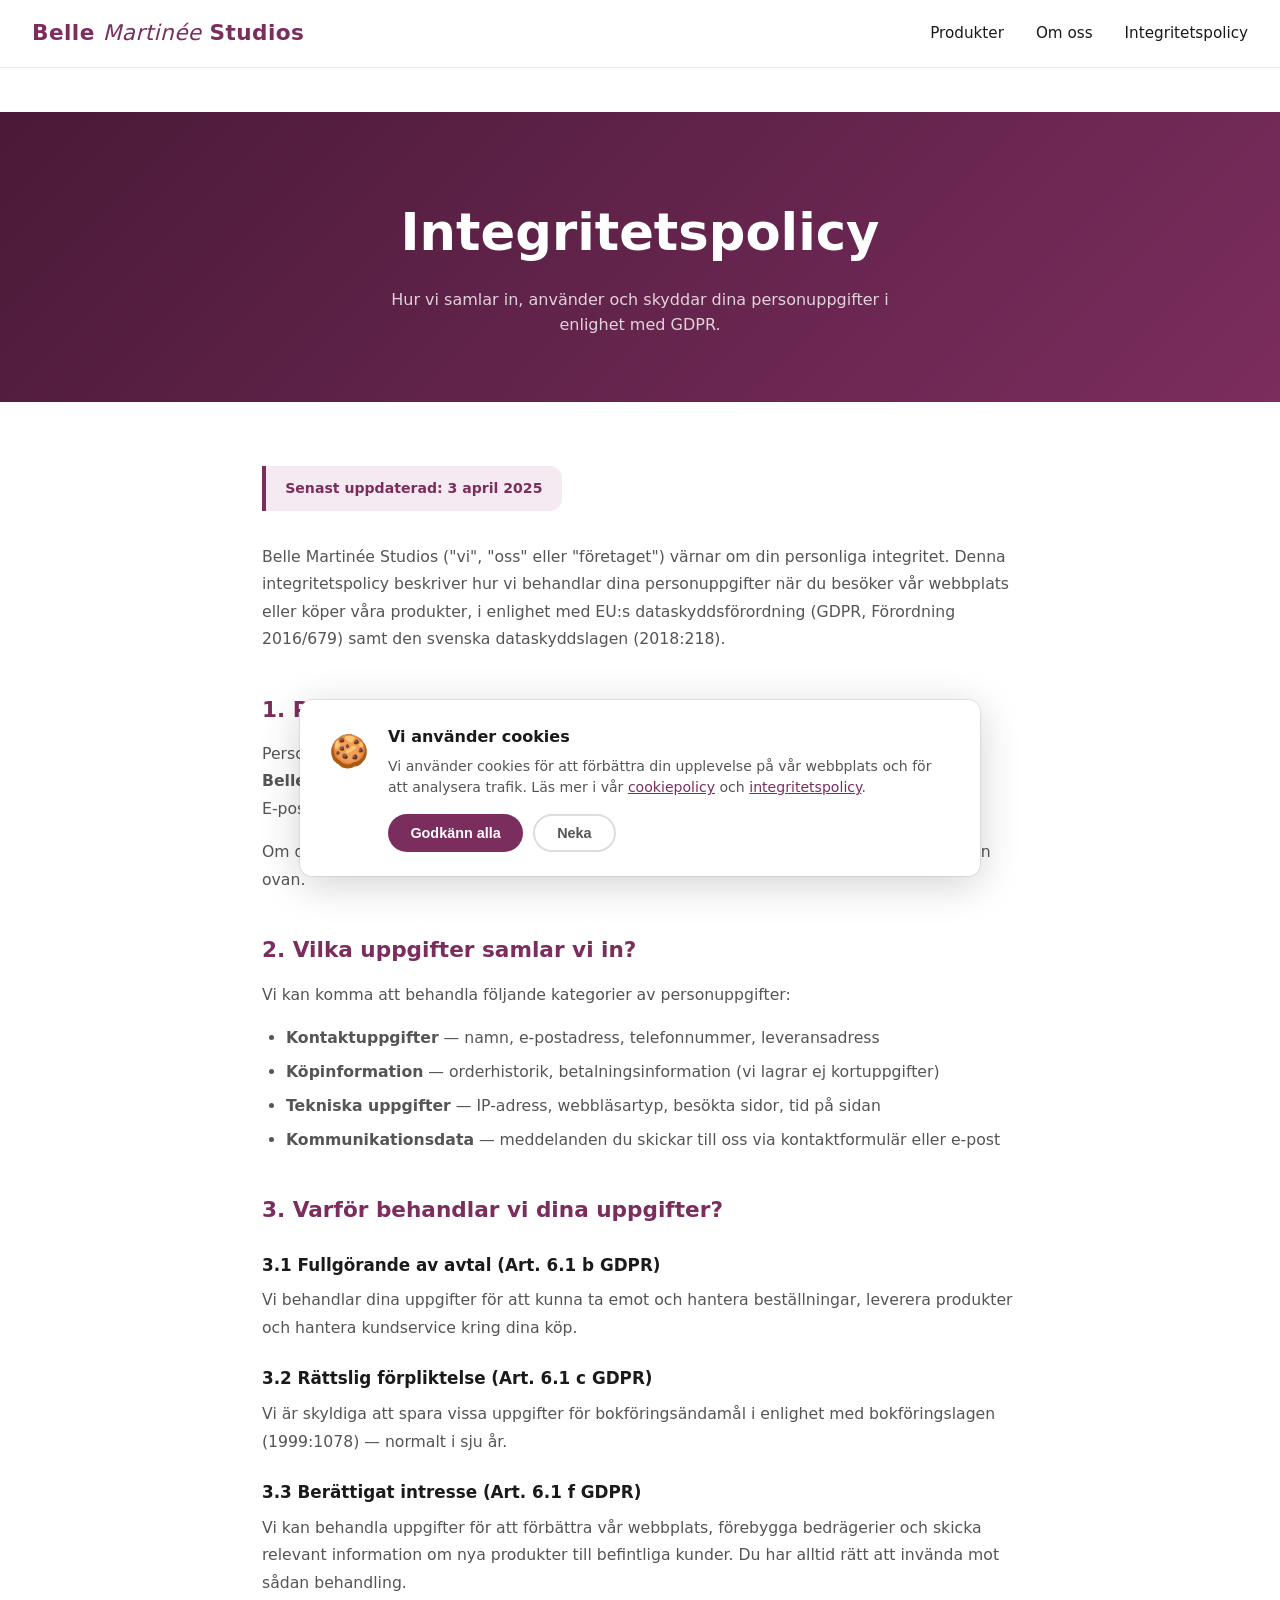
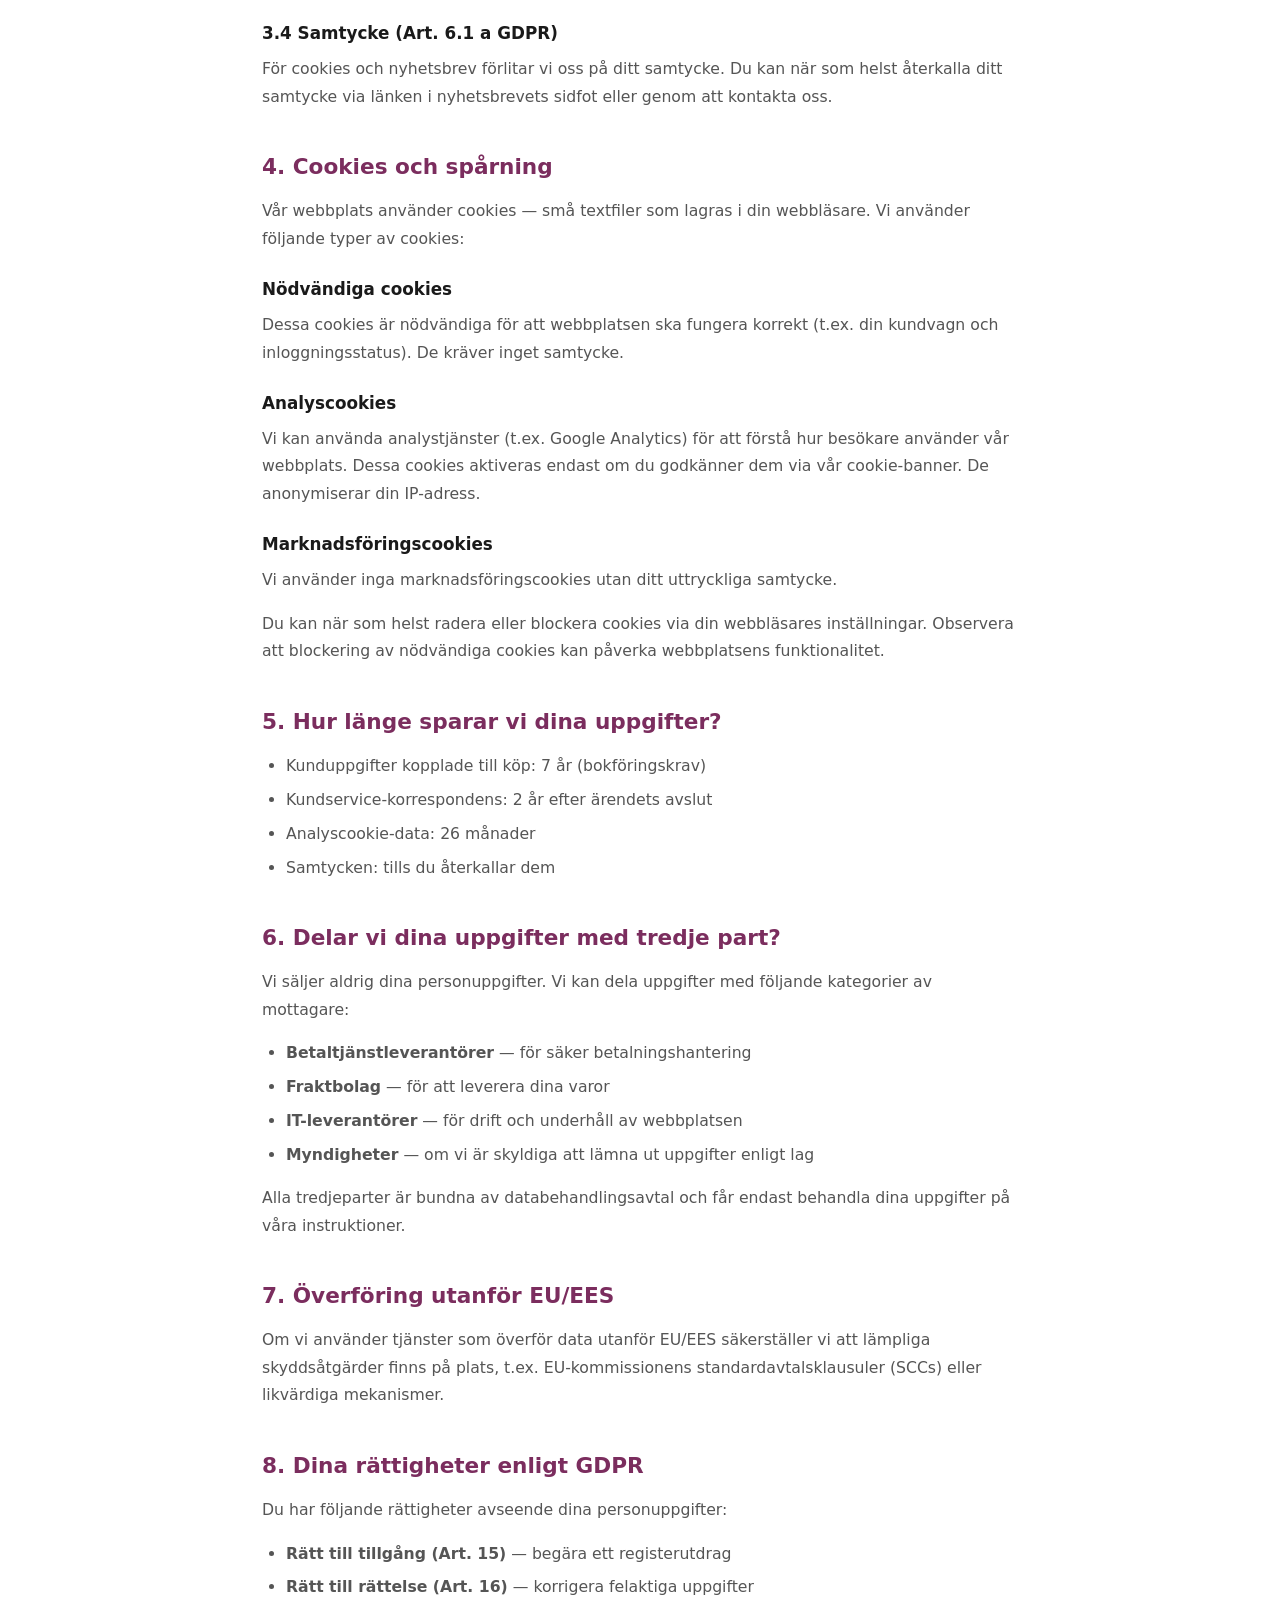
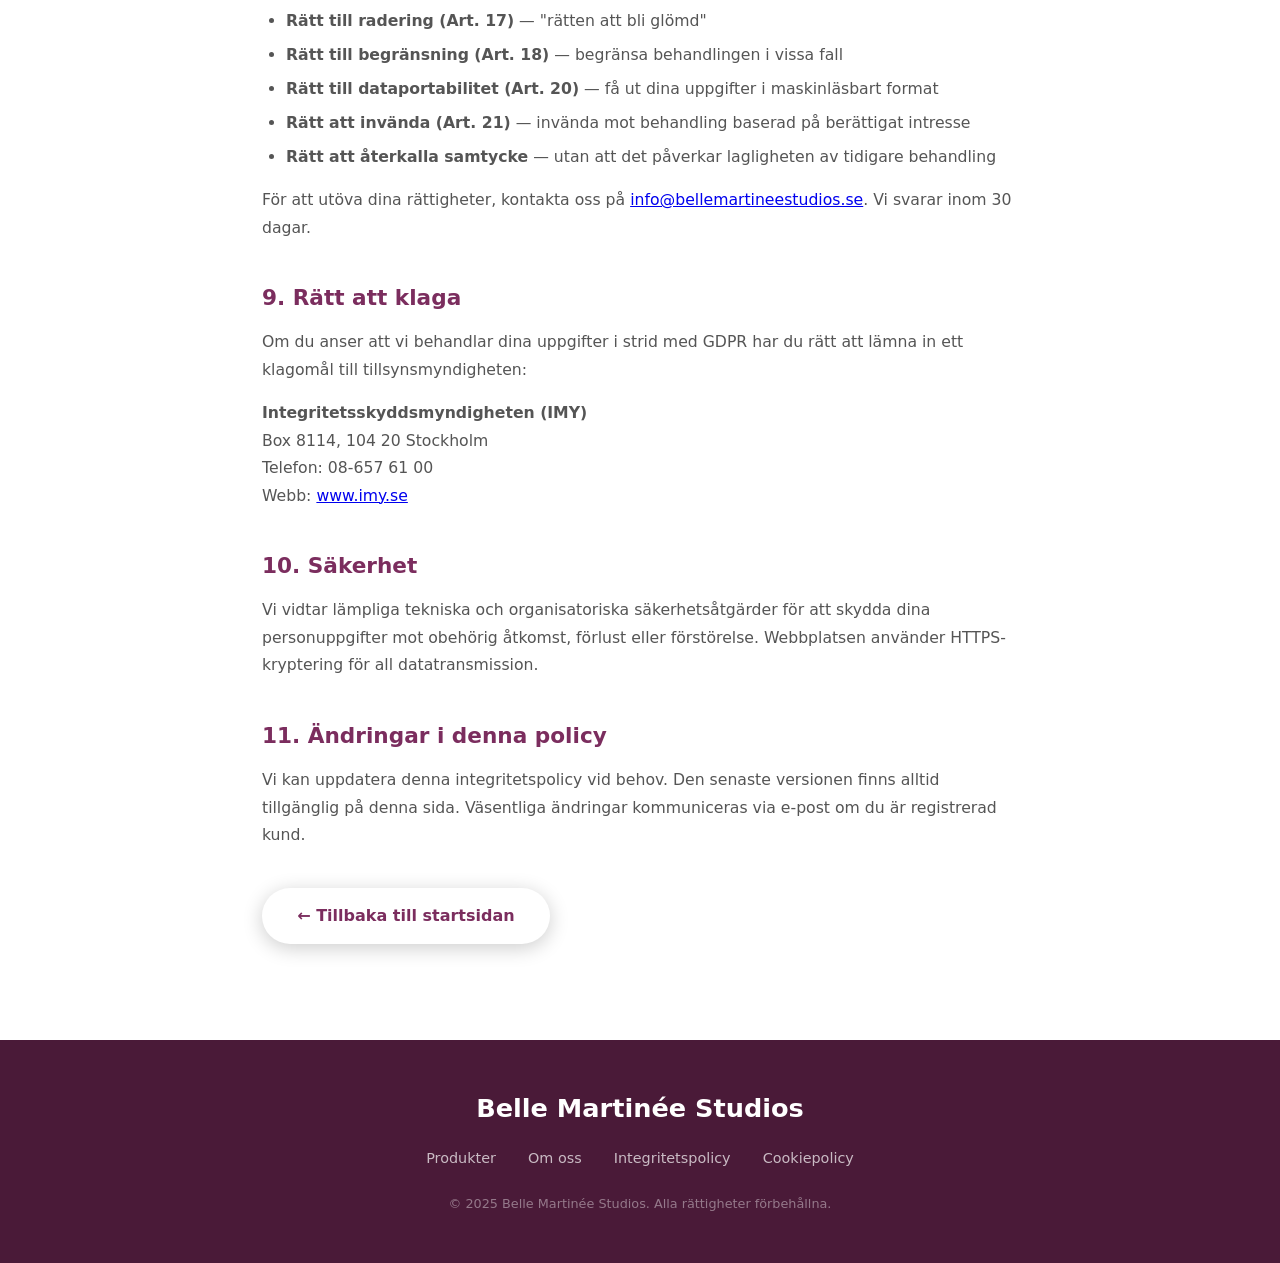
==== privacy-policy.html @ 084d07ae "Create stylish website with hero, product gallery, cookie banner, and Swedish GDPR privacy policy Ag" ====
<!DOCTYPE html>
<html lang="sv">
<head>
  <meta charset="UTF-8" />
  <meta name="viewport" content="width=device-width, initial-scale=1.0" />
  <title>Integritetspolicy &amp; GDPR — Belle Martinée Studios</title>
  <meta name="description" content="Integritetspolicy och GDPR-information för Belle Martinée Studios." />
  <link rel="stylesheet" href="styles.css" />
</head>
<body class="policy-page">

  <!-- ── Navigation ── -->
  <nav>
    <a href="index.html" class="nav-logo">Belle <span>Martinée</span> Studios</a>
    <ul class="nav-links">
      <li><a href="index.html#produkter">Produkter</a></li>
      <li><a href="index.html#om-oss">Om oss</a></li>
      <li><a href="privacy-policy.html">Integritetspolicy</a></li>
    </ul>
  </nav>

  <!-- ── Policy Hero ── -->
  <div class="policy-hero">
    <h1>Integritetspolicy</h1>
    <p>Hur vi samlar in, använder och skyddar dina personuppgifter i enlighet med GDPR.</p>
  </div>

  <!-- ── Policy Content ── -->
  <div class="policy-content">

    <div class="policy-last-updated">Senast uppdaterad: 3 april 2025</div>

    <p>
      Belle Martinée Studios ("vi", "oss" eller "företaget") värnar om din personliga
      integritet. Denna integritetspolicy beskriver hur vi behandlar dina personuppgifter
      när du besöker vår webbplats eller köper våra produkter, i enlighet med EU:s
      dataskyddsförordning (GDPR, Förordning 2016/679) samt den svenska
      dataskyddslagen (2018:218).
    </p>

    <!-- 1 -->
    <h2>1. Personuppgiftsansvarig</h2>
    <p>
      Personuppgiftsansvarig är:<br />
      <strong>Belle Martinée Studios</strong><br />
      E-post: <a href="mailto:info@bellemartineestudios.se">info@bellemartineestudios.se</a>
    </p>
    <p>
      Om du har frågor om hur vi behandlar dina uppgifter, kontakta oss gärna via
      e-postadressen ovan.
    </p>

    <!-- 2 -->
    <h2>2. Vilka uppgifter samlar vi in?</h2>
    <p>Vi kan komma att behandla följande kategorier av personuppgifter:</p>
    <ul>
      <li><strong>Kontaktuppgifter</strong> — namn, e-postadress, telefonnummer, leveransadress</li>
      <li><strong>Köpinformation</strong> — orderhistorik, betalningsinformation (vi lagrar ej kortuppgifter)</li>
      <li><strong>Tekniska uppgifter</strong> — IP-adress, webbläsartyp, besökta sidor, tid på sidan</li>
      <li><strong>Kommunikationsdata</strong> — meddelanden du skickar till oss via kontaktformulär eller e-post</li>
    </ul>

    <!-- 3 -->
    <h2>3. Varför behandlar vi dina uppgifter?</h2>

    <h3>3.1 Fullgörande av avtal (Art. 6.1 b GDPR)</h3>
    <p>
      Vi behandlar dina uppgifter för att kunna ta emot och hantera beställningar,
      leverera produkter och hantera kundservice kring dina köp.
    </p>

    <h3>3.2 Rättslig förpliktelse (Art. 6.1 c GDPR)</h3>
    <p>
      Vi är skyldiga att spara vissa uppgifter för bokföringsändamål i enlighet med
      bokföringslagen (1999:1078) — normalt i sju år.
    </p>

    <h3>3.3 Berättigat intresse (Art. 6.1 f GDPR)</h3>
    <p>
      Vi kan behandla uppgifter för att förbättra vår webbplats, förebygga bedrägerier
      och skicka relevant information om nya produkter till befintliga kunder. Du har
      alltid rätt att invända mot sådan behandling.
    </p>

    <h3>3.4 Samtycke (Art. 6.1 a GDPR)</h3>
    <p>
      För cookies och nyhetsbrev förlitar vi oss på ditt samtycke. Du kan när som
      helst återkalla ditt samtycke via länken i nyhetsbrevets sidfot eller genom att
      kontakta oss.
    </p>

    <!-- 4 -->
    <h2 id="cookies">4. Cookies och spårning</h2>
    <p>
      Vår webbplats använder cookies — små textfiler som lagras i din webbläsare.
      Vi använder följande typer av cookies:
    </p>

    <h3>Nödvändiga cookies</h3>
    <p>
      Dessa cookies är nödvändiga för att webbplatsen ska fungera korrekt (t.ex. din
      kundvagn och inloggningsstatus). De kräver inget samtycke.
    </p>

    <h3>Analyscookies</h3>
    <p>
      Vi kan använda analystjänster (t.ex. Google Analytics) för att förstå hur
      besökare använder vår webbplats. Dessa cookies aktiveras endast om du godkänner
      dem via vår cookie-banner. De anonymiserar din IP-adress.
    </p>

    <h3>Marknadsföringscookies</h3>
    <p>
      Vi använder inga marknadsföringscookies utan ditt uttryckliga samtycke.
    </p>

    <p>
      Du kan när som helst radera eller blockera cookies via din webbläsares
      inställningar. Observera att blockering av nödvändiga cookies kan påverka
      webbplatsens funktionalitet.
    </p>

    <!-- 5 -->
    <h2>5. Hur länge sparar vi dina uppgifter?</h2>
    <ul>
      <li>Kunduppgifter kopplade till köp: 7 år (bokföringskrav)</li>
      <li>Kundservice-korrespondens: 2 år efter ärendets avslut</li>
      <li>Analyscookie-data: 26 månader</li>
      <li>Samtycken: tills du återkallar dem</li>
    </ul>

    <!-- 6 -->
    <h2>6. Delar vi dina uppgifter med tredje part?</h2>
    <p>
      Vi säljer aldrig dina personuppgifter. Vi kan dela uppgifter med följande
      kategorier av mottagare:
    </p>
    <ul>
      <li><strong>Betaltjänstleverantörer</strong> — för säker betalningshantering</li>
      <li><strong>Fraktbolag</strong> — för att leverera dina varor</li>
      <li><strong>IT-leverantörer</strong> — för drift och underhåll av webbplatsen</li>
      <li><strong>Myndigheter</strong> — om vi är skyldiga att lämna ut uppgifter enligt lag</li>
    </ul>
    <p>
      Alla tredjeparter är bundna av databehandlingsavtal och får endast behandla
      dina uppgifter på våra instruktioner.
    </p>

    <!-- 7 -->
    <h2>7. Överföring utanför EU/EES</h2>
    <p>
      Om vi använder tjänster som överför data utanför EU/EES säkerställer vi att
      lämpliga skyddsåtgärder finns på plats, t.ex. EU-kommissionens
      standardavtalsklausuler (SCCs) eller likvärdiga mekanismer.
    </p>

    <!-- 8 -->
    <h2>8. Dina rättigheter enligt GDPR</h2>
    <p>Du har följande rättigheter avseende dina personuppgifter:</p>
    <ul>
      <li><strong>Rätt till tillgång (Art. 15)</strong> — begära ett registerutdrag</li>
      <li><strong>Rätt till rättelse (Art. 16)</strong> — korrigera felaktiga uppgifter</li>
      <li><strong>Rätt till radering (Art. 17)</strong> — "rätten att bli glömd"</li>
      <li><strong>Rätt till begränsning (Art. 18)</strong> — begränsa behandlingen i vissa fall</li>
      <li><strong>Rätt till dataportabilitet (Art. 20)</strong> — få ut dina uppgifter i maskinläsbart format</li>
      <li><strong>Rätt att invända (Art. 21)</strong> — invända mot behandling baserad på berättigat intresse</li>
      <li><strong>Rätt att återkalla samtycke</strong> — utan att det påverkar lagligheten av tidigare behandling</li>
    </ul>
    <p>
      För att utöva dina rättigheter, kontakta oss på
      <a href="mailto:info@bellemartineestudios.se">info@bellemartineestudios.se</a>.
      Vi svarar inom 30 dagar.
    </p>

    <!-- 9 -->
    <h2>9. Rätt att klaga</h2>
    <p>
      Om du anser att vi behandlar dina uppgifter i strid med GDPR har du rätt att
      lämna in ett klagomål till tillsynsmyndigheten:
    </p>
    <p>
      <strong>Integritetsskyddsmyndigheten (IMY)</strong><br />
      Box 8114, 104 20 Stockholm<br />
      Telefon: 08-657 61 00<br />
      Webb: <a href="https://www.imy.se" target="_blank" rel="noopener noreferrer">www.imy.se</a>
    </p>

    <!-- 10 -->
    <h2>10. Säkerhet</h2>
    <p>
      Vi vidtar lämpliga tekniska och organisatoriska säkerhetsåtgärder för att
      skydda dina personuppgifter mot obehörig åtkomst, förlust eller förstörelse.
      Webbplatsen använder HTTPS-kryptering för all datatransmission.
    </p>

    <!-- 11 -->
    <h2>11. Ändringar i denna policy</h2>
    <p>
      Vi kan uppdatera denna integritetspolicy vid behov. Den senaste versionen finns
      alltid tillgänglig på denna sida. Väsentliga ändringar kommuniceras via e-post
      om du är registrerad kund.
    </p>

    <p style="margin-top:2.5rem;">
      <a href="index.html" class="btn btn-primary">← Tillbaka till startsidan</a>
    </p>

  </div>

  <!-- ── Footer ── -->
  <footer>
    <a class="footer-logo" href="index.html">Belle Martinée Studios</a>
    <ul class="footer-links">
      <li><a href="index.html#produkter">Produkter</a></li>
      <li><a href="index.html#om-oss">Om oss</a></li>
      <li><a href="privacy-policy.html">Integritetspolicy</a></li>
      <li><a href="privacy-policy.html#cookies">Cookiepolicy</a></li>
    </ul>
    <p class="copyright">&copy; 2025 Belle Martinée Studios. Alla rättigheter förbehållna.</p>
  </footer>

  <!-- ── Cookie Banner ── -->
  <div id="cookie-banner" role="dialog" aria-live="polite" aria-label="Cookie-samtycke">
    <span class="cookie-icon" aria-hidden="true">🍪</span>
    <div class="cookie-body">
      <h3>Vi använder cookies</h3>
      <p>
        Vi använder cookies för att förbättra din upplevelse på vår webbplats och för att
        analysera trafik. Läs mer i vår
        <a href="privacy-policy.html#cookies">cookiepolicy</a> och
        <a href="privacy-policy.html">integritetspolicy</a>.
      </p>
      <div class="cookie-actions">
        <button id="cookie-accept" class="btn-cookie-accept">Godkänn alla</button>
        <button id="cookie-decline" class="btn-cookie-decline">Neka</button>
      </div>
    </div>
  </div>

  <script src="cookie.js"></script>
</body>
</html>
---- styles.css ----
/* =============================================
   Belle Martinée Studios — Global Styles
   ============================================= */

*, *::before, *::after {
  box-sizing: border-box;
  margin: 0;
  padding: 0;
}

:root {
  --brand-primary: #7b2d5e;
  --brand-dark: #4a1a38;
  --brand-light: #f5eaf1;
  --brand-accent: #d4a0c0;
  --text-dark: #1a1a1a;
  --text-mid: #555;
  --white: #fff;
  --radius: 12px;
  --shadow: 0 8px 32px rgba(123, 45, 94, 0.15);
  --transition: 0.3s ease;
}

html {
  scroll-behavior: smooth;
}

body {
  font-family: 'Segoe UI', system-ui, -apple-system, sans-serif;
  color: var(--text-dark);
  background: var(--white);
  line-height: 1.6;
}

/* ── Navigation ─────────────────────────────── */

nav {
  position: fixed;
  top: 0;
  left: 0;
  right: 0;
  z-index: 100;
  display: flex;
  align-items: center;
  justify-content: space-between;
  padding: 1rem 2rem;
  background: rgba(255, 255, 255, 0.92);
  backdrop-filter: blur(12px);
  -webkit-backdrop-filter: blur(12px);
  border-bottom: 1px solid rgba(123, 45, 94, 0.12);
}

.nav-logo {
  font-size: 1.35rem;
  font-weight: 700;
  color: var(--brand-primary);
  text-decoration: none;
  letter-spacing: 0.02em;
}

.nav-logo span {
  font-style: italic;
  font-weight: 300;
}

.nav-links {
  display: flex;
  gap: 2rem;
  list-style: none;
}

.nav-links a {
  color: var(--text-dark);
  text-decoration: none;
  font-size: 0.95rem;
  font-weight: 500;
  transition: color var(--transition);
}

.nav-links a:hover {
  color: var(--brand-primary);
}

/* ── Hero ────────────────────────────────────── */

.hero {
  position: relative;
  min-height: 100vh;
  display: flex;
  align-items: center;
  justify-content: center;
  overflow: hidden;
}

.hero-bg {
  position: absolute;
  inset: 0;
  background-image: url('https://github.com/user-attachments/assets/2768f0d6-90ff-4c76-a82b-92adfa02eab2');
  background-size: cover;
  background-position: center 30%;
  filter: brightness(0.55);
  transform: scale(1.04);
  transition: transform 8s ease;
}

.hero:hover .hero-bg {
  transform: scale(1.0);
}

.hero-overlay {
  position: absolute;
  inset: 0;
  background: linear-gradient(135deg,
    rgba(74, 26, 56, 0.55) 0%,
    rgba(123, 45, 94, 0.3) 60%,
    transparent 100%);
}

.hero-content {
  position: relative;
  z-index: 2;
  text-align: center;
  color: var(--white);
  padding: 2rem;
  max-width: 700px;
}

.hero-content .tagline {
  display: inline-block;
  font-size: 0.85rem;
  letter-spacing: 0.22em;
  text-transform: uppercase;
  background: rgba(255,255,255,0.18);
  border: 1px solid rgba(255,255,255,0.35);
  border-radius: 100px;
  padding: 0.35rem 1.1rem;
  margin-bottom: 1.4rem;
}

.hero-content h1 {
  font-size: clamp(2.6rem, 6vw, 4.5rem);
  font-weight: 800;
  line-height: 1.1;
  margin-bottom: 1.2rem;
  text-shadow: 0 2px 20px rgba(0,0,0,0.4);
}

.hero-content h1 em {
  font-style: italic;
  color: var(--brand-accent);
}

.hero-content p {
  font-size: 1.15rem;
  opacity: 0.9;
  max-width: 480px;
  margin: 0 auto 2rem;
}

.btn {
  display: inline-block;
  padding: 0.85rem 2.2rem;
  border-radius: 100px;
  font-size: 1rem;
  font-weight: 600;
  text-decoration: none;
  cursor: pointer;
  border: none;
  transition: transform var(--transition), box-shadow var(--transition), background var(--transition);
}

.btn-primary {
  background: var(--white);
  color: var(--brand-primary);
  box-shadow: 0 4px 20px rgba(0,0,0,0.2);
}

.btn-primary:hover {
  background: var(--brand-accent);
  color: var(--white);
  transform: translateY(-2px);
  box-shadow: 0 8px 30px rgba(0,0,0,0.25);
}

.btn-outline {
  background: transparent;
  color: var(--white);
  border: 2px solid rgba(255,255,255,0.7);
  margin-left: 1rem;
}

.btn-outline:hover {
  background: rgba(255,255,255,0.15);
  transform: translateY(-2px);
}

/* ── Section Shared ─────────────────────────── */

section {
  padding: 6rem 2rem;
}

.section-header {
  text-align: center;
  margin-bottom: 3.5rem;
}

.section-header .label {
  display: inline-block;
  font-size: 0.8rem;
  letter-spacing: 0.2em;
  text-transform: uppercase;
  color: var(--brand-primary);
  font-weight: 700;
  margin-bottom: 0.6rem;
}

.section-header h2 {
  font-size: clamp(1.8rem, 4vw, 2.8rem);
  font-weight: 800;
  color: var(--text-dark);
}

.section-header p {
  margin-top: 0.8rem;
  color: var(--text-mid);
  max-width: 520px;
  margin-left: auto;
  margin-right: auto;
}

/* ── Products Gallery ───────────────────────── */

.products {
  background: var(--brand-light);
}

.products-grid {
  display: grid;
  grid-template-columns: repeat(auto-fit, minmax(260px, 1fr));
  gap: 2rem;
  max-width: 1200px;
  margin: 0 auto;
}

.product-card {
  background: var(--white);
  border-radius: var(--radius);
  overflow: hidden;
  box-shadow: var(--shadow);
  transition: transform var(--transition), box-shadow var(--transition);
}

.product-card:hover {
  transform: translateY(-6px);
  box-shadow: 0 16px 48px rgba(123, 45, 94, 0.22);
}

.product-card img {
  width: 100%;
  height: 340px;
  object-fit: cover;
  display: block;
}

.product-info {
  padding: 1.4rem;
}

.product-info h3 {
  font-size: 1.1rem;
  font-weight: 700;
  color: var(--text-dark);
  margin-bottom: 0.3rem;
}

.product-info p {
  font-size: 0.9rem;
  color: var(--text-mid);
}

/* ── About Strip ────────────────────────────── */

.about {
  background: var(--white);
}

.about-inner {
  display: flex;
  align-items: center;
  gap: 4rem;
  max-width: 1100px;
  margin: 0 auto;
  flex-wrap: wrap;
}

.about-img {
  flex: 1 1 380px;
  border-radius: var(--radius);
  overflow: hidden;
  box-shadow: var(--shadow);
}

.about-img img {
  width: 100%;
  height: 460px;
  object-fit: cover;
  display: block;
}

.about-text {
  flex: 1 1 320px;
}

.about-text h2 {
  font-size: clamp(1.8rem, 3.5vw, 2.6rem);
  font-weight: 800;
  margin-bottom: 1rem;
  color: var(--brand-primary);
}

.about-text p {
  color: var(--text-mid);
  margin-bottom: 1rem;
  font-size: 1.05rem;
}

/* ── Footer ─────────────────────────────────── */

footer {
  background: var(--brand-dark);
  color: rgba(255,255,255,0.75);
  padding: 3rem 2rem;
  text-align: center;
}

footer .footer-logo {
  font-size: 1.6rem;
  font-weight: 800;
  color: var(--white);
  margin-bottom: 1rem;
  display: block;
  text-decoration: none;
}

footer .footer-links {
  display: flex;
  justify-content: center;
  gap: 2rem;
  list-style: none;
  margin: 1rem 0;
  flex-wrap: wrap;
}

footer .footer-links a {
  color: rgba(255,255,255,0.7);
  text-decoration: none;
  font-size: 0.9rem;
  transition: color var(--transition);
}

footer .footer-links a:hover {
  color: var(--brand-accent);
}

footer .copyright {
  font-size: 0.8rem;
  margin-top: 1.5rem;
  opacity: 0.55;
}

/* ── Cookie Banner ──────────────────────────── */

#cookie-banner {
  position: fixed;
  bottom: 1.5rem;
  left: 50%;
  transform: translateX(-50%);
  z-index: 9999;
  width: min(680px, calc(100vw - 2rem));
  background: var(--white);
  border-radius: var(--radius);
  padding: 1.5rem 1.8rem;
  box-shadow: 0 8px 40px rgba(0,0,0,0.18), 0 0 0 1px rgba(123,45,94,0.1);
  display: flex;
  align-items: flex-start;
  gap: 1.2rem;
  animation: slideUp 0.45s cubic-bezier(0.16, 1, 0.3, 1) both;
}

#cookie-banner.hidden {
  display: none;
}

@keyframes slideUp {
  from { opacity: 0; transform: translateX(-50%) translateY(30px); }
  to   { opacity: 1; transform: translateX(-50%) translateY(0); }
}

.cookie-icon {
  font-size: 2rem;
  flex-shrink: 0;
  margin-top: 0.1rem;
}

.cookie-body {
  flex: 1;
}

.cookie-body h3 {
  font-size: 1rem;
  font-weight: 700;
  color: var(--text-dark);
  margin-bottom: 0.4rem;
}

.cookie-body p {
  font-size: 0.88rem;
  color: var(--text-mid);
  line-height: 1.5;
}

.cookie-body a {
  color: var(--brand-primary);
  text-decoration: underline;
}

.cookie-actions {
  display: flex;
  gap: 0.6rem;
  margin-top: 1rem;
  flex-wrap: wrap;
}

.btn-cookie-accept {
  background: var(--brand-primary);
  color: var(--white);
  padding: 0.55rem 1.4rem;
  border-radius: 100px;
  font-size: 0.9rem;
  font-weight: 600;
  border: none;
  cursor: pointer;
  transition: background var(--transition), transform var(--transition);
}

.btn-cookie-accept:hover {
  background: var(--brand-dark);
  transform: translateY(-1px);
}

.btn-cookie-decline {
  background: transparent;
  color: var(--text-mid);
  padding: 0.55rem 1.4rem;
  border-radius: 100px;
  font-size: 0.9rem;
  font-weight: 600;
  border: 2px solid #ddd;
  cursor: pointer;
  transition: border-color var(--transition), color var(--transition);
}

.btn-cookie-decline:hover {
  border-color: var(--brand-primary);
  color: var(--brand-primary);
}

/* ── Privacy Policy Page ────────────────────── */

.policy-page {
  padding-top: 7rem;
}

.policy-hero {
  background: linear-gradient(135deg, var(--brand-dark) 0%, var(--brand-primary) 100%);
  color: var(--white);
  padding: 5rem 2rem 4rem;
  text-align: center;
}

.policy-hero h1 {
  font-size: clamp(2rem, 5vw, 3.2rem);
  font-weight: 800;
  margin-bottom: 0.8rem;
}

.policy-hero p {
  opacity: 0.8;
  max-width: 500px;
  margin: 0 auto;
}

.policy-content {
  max-width: 820px;
  margin: 4rem auto 6rem;
  padding: 0 2rem;
}

.policy-content h2 {
  font-size: 1.35rem;
  font-weight: 700;
  color: var(--brand-primary);
  margin: 2.5rem 0 0.8rem;
}

.policy-content h3 {
  font-size: 1.05rem;
  font-weight: 700;
  color: var(--text-dark);
  margin: 1.5rem 0 0.5rem;
}

.policy-content p {
  color: var(--text-mid);
  margin-bottom: 1rem;
  font-size: 0.98rem;
  line-height: 1.75;
}

.policy-content ul {
  margin: 0.5rem 0 1rem 1.5rem;
  color: var(--text-mid);
  font-size: 0.98rem;
  line-height: 1.75;
}

.policy-content li {
  margin-bottom: 0.4rem;
}

.policy-last-updated {
  display: inline-block;
  background: var(--brand-light);
  border-left: 4px solid var(--brand-primary);
  padding: 0.7rem 1.2rem;
  border-radius: 0 var(--radius) var(--radius) 0;
  font-size: 0.88rem;
  color: var(--brand-primary);
  font-weight: 600;
  margin-bottom: 2rem;
}

/* ── Responsive ──────────────────────────────── */

@media (max-width: 640px) {
  nav {
    padding: 0.9rem 1.2rem;
  }

  .nav-links {
    display: none;
  }

  .hero-content .btn-outline {
    margin-left: 0;
    margin-top: 0.8rem;
    display: block;
    width: fit-content;
    margin: 0.6rem auto 0;
  }

  .about-img img {
    height: 280px;
  }

  #cookie-banner {
    flex-direction: column;
    bottom: 0;
    left: 0;
    right: 0;
    transform: none;
    width: 100%;
    border-radius: var(--radius) var(--radius) 0 0;
  }
}
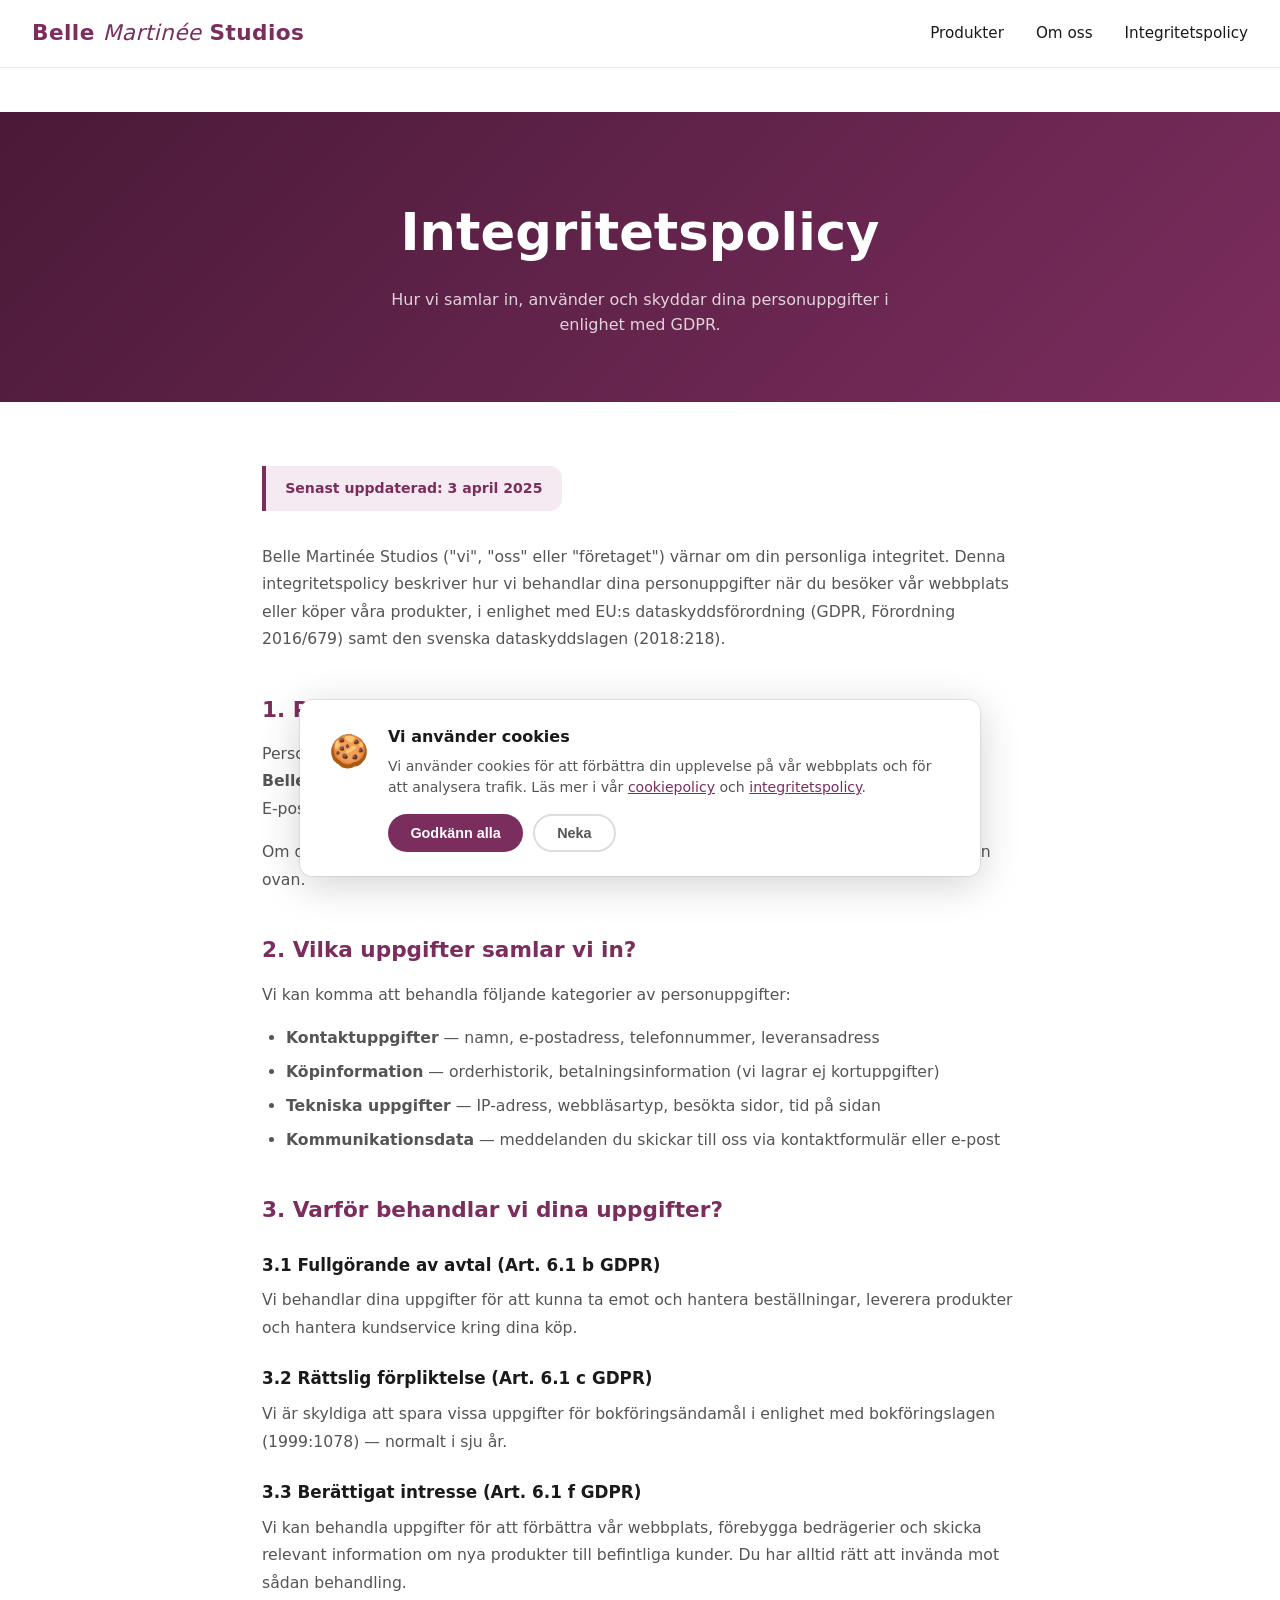
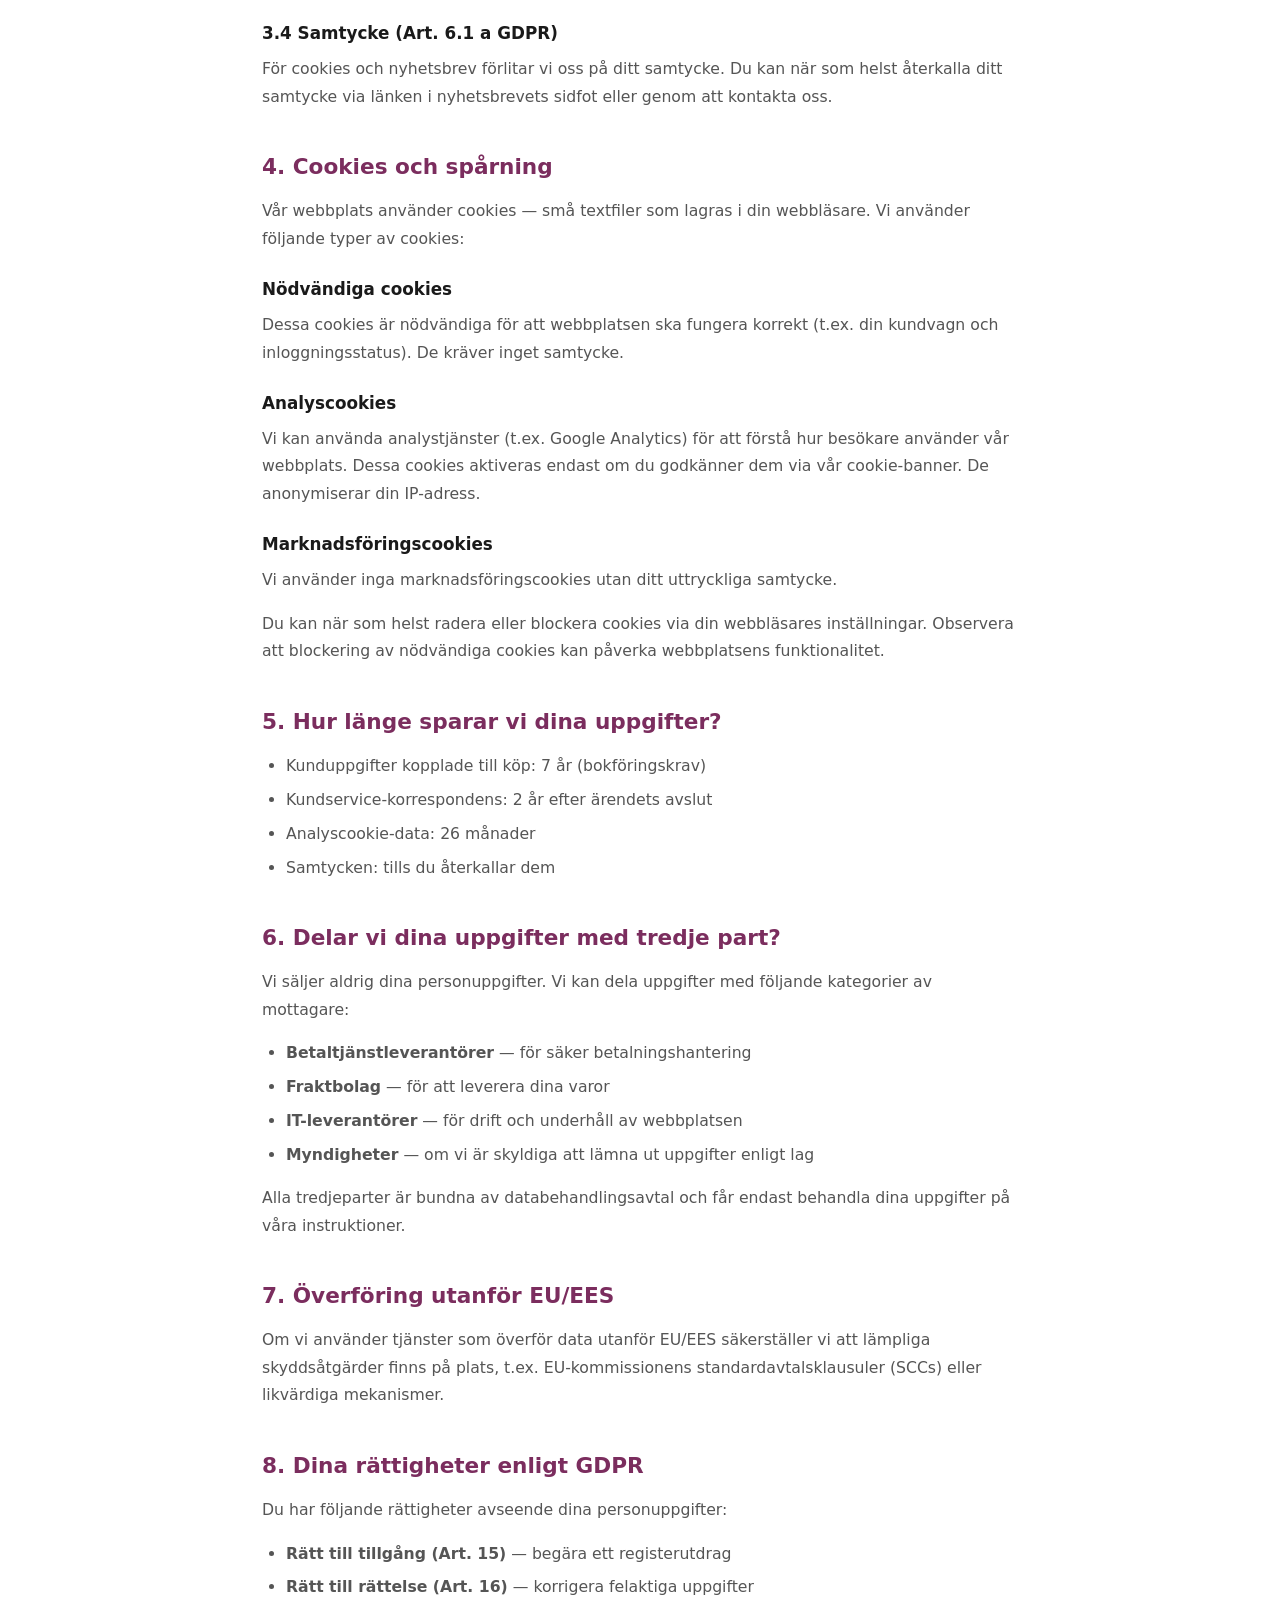
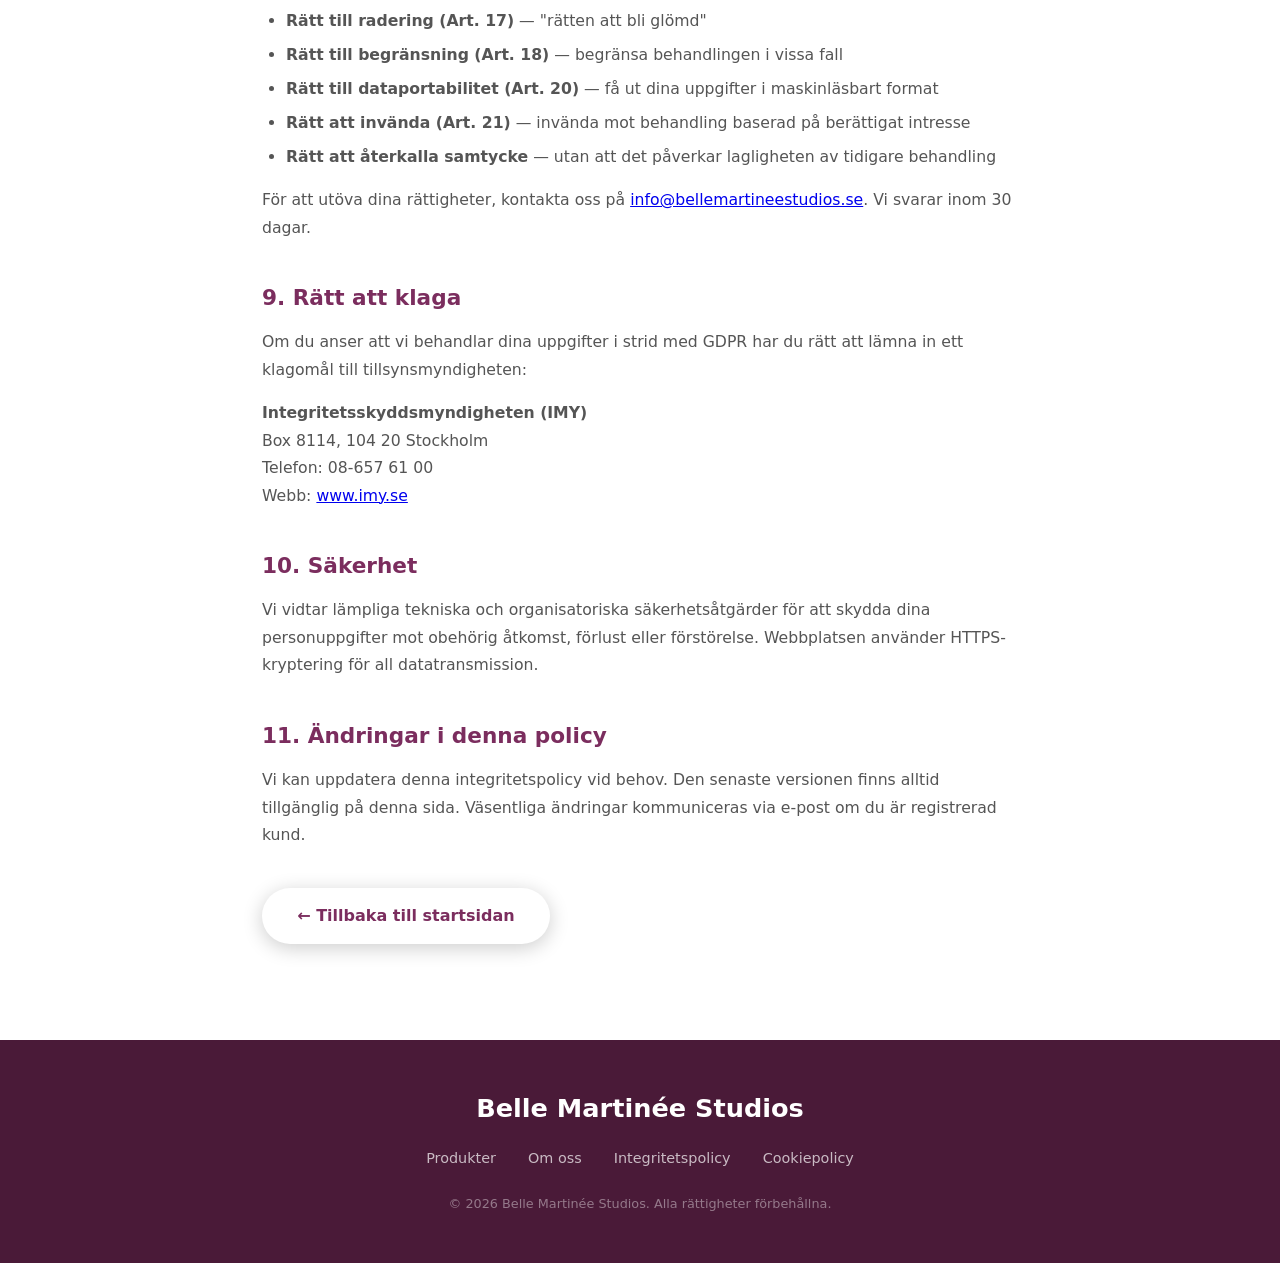
==== commit d9a55dfd: "Use dynamic copyright year in footer Agent-Logs-Url: https://github.com/bellemartineebusiness/cool-s" ====
--- a/privacy-policy.html
+++ b/privacy-policy.html
@@ -216,7 +216,7 @@
       <li><a href="privacy-policy.html">Integritetspolicy</a></li>
       <li><a href="privacy-policy.html#cookies">Cookiepolicy</a></li>
     </ul>
-    <p class="copyright">&copy; 2025 Belle Martinée Studios. Alla rättigheter förbehållna.</p>
+    <p class="copyright">&copy; <span id="footer-year"></span> Belle Martinée Studios. Alla rättigheter förbehållna.</p>
   </footer>
 
   <!-- ── Cookie Banner ── -->
@@ -238,5 +238,6 @@
   </div>
 
   <script src="cookie.js"></script>
+  <script>document.getElementById('footer-year').textContent = new Date().getFullYear();</script>
 </body>
 </html>
